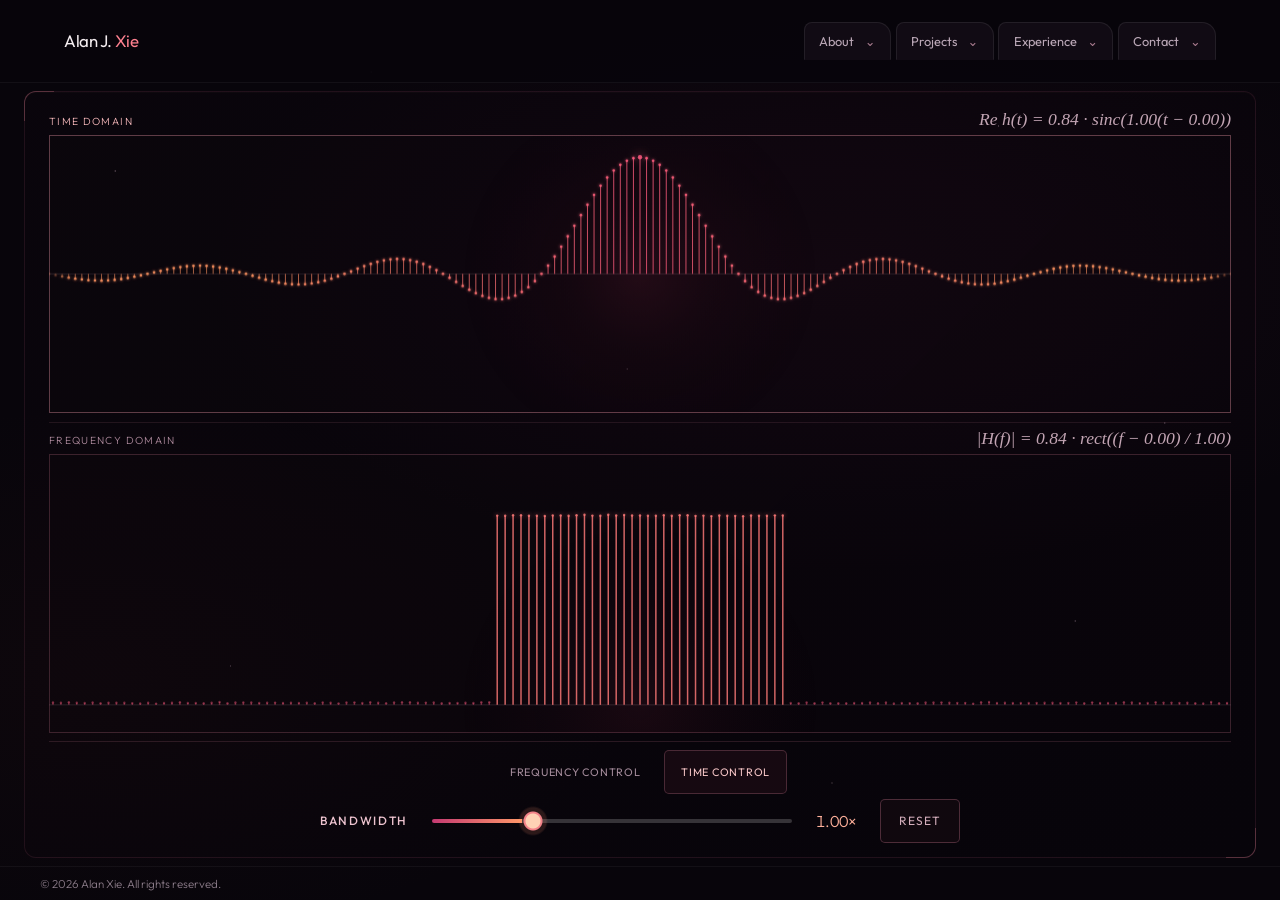
==== index.html @ 67be0515 "Overhauled website w/ Codex" ====
<!DOCTYPE html>
<html lang="en" class="home-theme">
  <head>
    <meta charset="UTF-8" />
    <meta name="viewport" content="width=device-width, initial-scale=1.0" />
    <title>Alan Xie — Signal & Systems</title>
    <link rel="preconnect" href="https://fonts.googleapis.com" />
    <link rel="preconnect" href="https://fonts.gstatic.com" crossorigin />
    <link
      href="https://fonts.googleapis.com/css2?family=Cormorant+Garamond:ital,wght@0,400;0,600;0,700;1,400&family=Outfit:wght@300;400;500;600&display=swap"
      rel="stylesheet"
    />
    <link rel="stylesheet" href="styles.css" />
  </head>
  <body class="theme-cosmic page-home">
    <a class="skip-link" href="#main">Skip to content</a>

    <header class="site-header">
      <div class="header-inner">
        <a class="logo" href="index.html">Alan J. <span class="logo-accent">Xie</span></a>
        <nav class="folder-nav" aria-label="Primary">
          <div class="folder">
            <button class="folder-tab" type="button" aria-expanded="false" aria-controls="folder-about">About <span aria-hidden="true">⌄</span></button>
            <div class="folder-panel" id="folder-about" role="region" aria-labelledby="title-about" inert>
              <div class="folder-heading"><h2 id="title-about">About me</h2><button type="button" class="folder-close" aria-label="Close About me">×</button></div>
              <div class="portfolio-about">
                <img src="alan-portrait.png" alt="Portrait of Alan Xie" width="1024" height="907" />
                <div>
              <p>Hello! My name is Alan Xie, I'm a second year EE major at Georgia Tech, concentrating in signal processing and telecommunications.</p>
              <p>My hope is to get involved with both wireless communication and RF systems, eventually branching out into chip design and RFICs. Please feel free to explore my projects, experience, and the signal visualizer!</p>
                </div>
              </div>
            </div>
          </div>
          <div class="folder">
            <button class="folder-tab" type="button" aria-expanded="false" aria-controls="folder-projects">Projects <span aria-hidden="true">⌄</span></button>
            <div class="folder-panel" id="folder-projects" role="region" aria-labelledby="title-projects" inert>
              <div class="folder-heading"><h2 id="title-projects">Projects</h2><button type="button" class="folder-close" aria-label="Close Projects">×</button></div>
              <ul class="folder-projects">
                <li><span class="portfolio-index">01 / Signal processing</span><h3>SDR Signal Analysis and Demodulation</h3></li>
                <li><span class="portfolio-index">02 / Digital hardware</span><h3>DMA-to-FFT FPGA Spectrum Analyzer</h3></li>
                <li><span class="portfolio-index">03 / RF Systems</span><h3>E2E RF Frontend System</h3></li>
              </ul>
            </div>
          </div>
          <div class="folder">
            <button class="folder-tab" type="button" aria-expanded="false" aria-controls="folder-work">Experience <span aria-hidden="true">⌄</span></button>
            <div class="folder-panel" id="folder-work" role="region" aria-labelledby="title-work" inert>
              <div class="folder-heading"><h2 id="title-work">Experience</h2><button type="button" class="folder-close" aria-label="Close Experience">×</button></div>
              <div class="experience-list" aria-label="Experience entries"></div>
              <a class="btn btn-outline experience-download" href="Alan-Xie-Resume.pdf" download>Download resume <span aria-hidden="true">↓</span></a>
            </div>
          </div>
          <div class="folder">
            <button class="folder-tab" type="button" aria-expanded="false" aria-controls="folder-contact">Contact <span aria-hidden="true">⌄</span></button>
            <div class="folder-panel" id="folder-contact" role="region" aria-labelledby="title-contact" inert>
              <div class="folder-heading"><h2 id="title-contact">Contact</h2><button type="button" class="folder-close" aria-label="Close Contact">×</button></div>
              <ul class="contact-links">
                <li><span>Email:</span><a href="mailto:axie74@gatech.edu">axie74@gatech.edu</a></li>
                <li><span>LinkedIn:</span><a href="https://www.linkedin.com/in/alanjxie/">linkedin.com/in/alanjxie</a></li>
                <li><span>GitHub:</span><a href="https://github.com/alanjxie">github.com/alanjxie</a></li>
              </ul>
            </div>
          </div>
        </nav>
      </div>
    </header>

    <main id="main">
      <section id="signal" class="section section-hero">
        <div class="section-inner hero-grid">
          <figure class="hero-wave">
            <sinc-wave tabindex="0" role="group" aria-label="Linked time and frequency views. The selected control mode chooses the editable plot. Time: X shifts time and Y controls signed amplitude. Frequency: X shifts center frequency and Y controls gain. Arrow keys also control the selected plot. Samples grow outward from the source. Press Home to center it."></sinc-wave>
            <div class="signal-controls">
              <div class="control-mode" role="group" aria-label="Choose the directly editable graph">
                <button type="button" data-control-mode="frequency" aria-pressed="false">Frequency control</button>
                <button type="button" data-control-mode="time" aria-pressed="true">Time control</button>
              </div>
            <div class="frequency-control">
              <label for="signal-frequency">Bandwidth</label>
              <input id="signal-frequency" class="frequency-slider" type="range" min="0.5" max="2.5" step="0.01" value="1" aria-valuetext="1.00 times" />
              <output for="signal-frequency">1.00×</output>
              <button class="signal-reset" type="button">Reset</button>
            </div>
            </div>
          </figure>
        </div>
      </section>
    </main>

    <footer class="site-footer">
      <div class="footer-inner">
        <p class="footer-copy">© <span id="year"></span> Alan Xie. All rights reserved.</p>
      </div>
    </footer>

    <script src="main.js"></script>
    <script src="spectrum-renderer.js"></script>
    <script src="sinc-wave.js"></script>
    <script src="experience.js"></script>
    <script src="folder-nav.js"></script>
  </body>
</html>
---- styles.css ----
/* Cartoon space — punchy orange sky, electric purple, neon accents */
:root {
  --cream: #fff5ed;
  --cream-dark: #ffc8a8;
  --terracotta: #ff5c1a;
  --terracotta-dark: #e04000;
  --olive: #6c39ff;
  --olive-light: #9b7aff;
  --ink: #1a1228;
  --ink-muted: #4e3d66;
  --honey: #ffd23c;
  --white: #fff;
  --shadow: rgba(26, 18, 40, 0.12);
  --space-cyan: #38e8ff;
  --space-pink: #ff5c8a;
  --font-display: "Cormorant Garamond", Georgia, serif;
  --font-body: "Outfit", system-ui, sans-serif;
  --radius: 12px;
  --radius-lg: 20px;
  --max: 1100px;
  --header-h: 72px;
}

*,
*::before,
*::after {
  box-sizing: border-box;
}

html {
  scroll-behavior: smooth;
  min-height: 100dvh;
  /* Same base as body so overscroll matches the page */
  background-color: #ffe0c8;
  background-image:
    radial-gradient(2px 2px at 12% 18%, #fff, transparent),
    radial-gradient(1.5px 1.5px at 88% 12%, #fffacd, transparent),
    radial-gradient(1px 1px at 72% 68%, #fff, transparent),
    radial-gradient(1.5px 1.5px at 38% 92%, #b8fff5, transparent),
    radial-gradient(1px 1px at 94% 48%, #fff, transparent),
    radial-gradient(1px 1px at 6% 52%, #ffe566, transparent),
    radial-gradient(1.5px 1.5px at 52% 8%, #fff, transparent),
    radial-gradient(1px 1px at 28% 38%, #ffb8e8, transparent),
    radial-gradient(1px 1px at 48% 52%, #fff, transparent),
    radial-gradient(1200px 680px at 50% -15%, rgba(255, 200, 120, 0.85), transparent 55%),
    radial-gradient(900px 600px at 100% 0%, rgba(255, 140, 80, 0.55), transparent 50%),
    radial-gradient(800px 520px at -10% 100%, rgba(140, 100, 255, 0.35), transparent 52%),
    radial-gradient(700px 480px at 100% 95%, rgba(255, 100, 140, 0.25), transparent 48%),
    linear-gradient(175deg, #fff8f0 0%, #ffd4b8 35%, #ffe8f5 100%);
  overflow-x: clip;
  max-width: 100%;
}

@media (prefers-reduced-motion: reduce) {
  html {
    scroll-behavior: auto;
  }
}

body {
  margin: 0;
  min-height: 100dvh;
  display: flex;
  flex-direction: column;
  font-family: var(--font-body);
  font-weight: 400;
  font-size: 1.05rem;
  line-height: 1.65;
  color: var(--ink);
  overflow-x: clip;
  max-width: 100%;
  background-color: #ffe0c8;
  background-image:
    radial-gradient(2px 2px at 12% 18%, #fff, transparent),
    radial-gradient(1.5px 1.5px at 88% 12%, #fffacd, transparent),
    radial-gradient(1px 1px at 72% 68%, #fff, transparent),
    radial-gradient(1.5px 1.5px at 38% 92%, #b8fff5, transparent),
    radial-gradient(1px 1px at 94% 48%, #fff, transparent),
    radial-gradient(1px 1px at 6% 52%, #ffe566, transparent),
    radial-gradient(1.5px 1.5px at 52% 8%, #fff, transparent),
    radial-gradient(1px 1px at 28% 38%, #ffb8e8, transparent),
    radial-gradient(1px 1px at 48% 52%, #fff, transparent),
    radial-gradient(1200px 680px at 50% -15%, rgba(255, 200, 120, 0.85), transparent 55%),
    radial-gradient(900px 600px at 100% 0%, rgba(255, 140, 80, 0.55), transparent 50%),
    radial-gradient(800px 520px at -10% 100%, rgba(140, 100, 255, 0.35), transparent 52%),
    radial-gradient(700px 480px at 100% 95%, rgba(255, 100, 140, 0.25), transparent 48%),
    linear-gradient(175deg, #fff8f0 0%, #ffd4b8 35%, #ffe8f5 100%);
}

.skip-link {
  position: absolute;
  top: -100px;
  left: 16px;
  z-index: 100;
  padding: 0.75rem 1rem;
  background: var(--terracotta);
  color: var(--white);
  font-weight: 500;
  border-radius: var(--radius);
  text-decoration: none;
}

.skip-link:focus {
  top: 16px;
}

/* Side rails: twinkling stars + cartoon ships (all breakpoints, scaled on small screens) */
.orbit-decor {
  position: fixed;
  inset: 0;
  z-index: 25;
  pointer-events: none;
  overflow: hidden;
}

main#main {
  position: relative;
  z-index: 0;
  flex: 1 0 auto;
}

.site-footer {
  position: relative;
  z-index: 35;
  flex-shrink: 0;
}

.orbit-decor__rail {
  position: absolute;
  top: 0;
  bottom: 0;
  /* Only as wide as the empty margin outside centered --max content */
  width: clamp(36px, calc((100vw - var(--max)) / 2), 11rem);
}

.orbit-decor__rail--left {
  left: 0;
}

.orbit-decor__rail--right {
  right: 0;
}

.orbit-star {
  position: absolute;
  border-radius: 50%;
  animation: orbit-twinkle 2.8s ease-in-out infinite;
}

.orbit-star--sm {
  width: 3px;
  height: 3px;
}

.orbit-star--md {
  width: 6px;
  height: 6px;
}

.orbit-star--lg {
  width: 9px;
  height: 9px;
}

.orbit-star--white {
  background: #fff;
  box-shadow:
    0 0 6px 2px rgba(255, 255, 255, 1),
    0 0 16px rgba(127, 240, 255, 0.75);
}

.orbit-star--gold {
  background: #ffe135;
  box-shadow:
    0 0 8px 3px rgba(255, 225, 53, 1),
    0 0 18px rgba(255, 120, 40, 0.85);
}

.orbit-star--cyan {
  background: #5fffd9;
  box-shadow: 0 0 10px 3px rgba(95, 255, 217, 0.95);
}

.orbit-star--magenta {
  background: #ff7adb;
  box-shadow: 0 0 10px 3px rgba(255, 122, 219, 0.9);
}

.orbit-pos-l1 {
  top: 6%;
  left: 44%;
}

.orbit-pos-l2 {
  top: 20%;
  left: 28%;
}

.orbit-pos-l3 {
  top: 34%;
  left: 54%;
}

.orbit-pos-l4 {
  top: 50%;
  left: 36%;
}

.orbit-pos-l5 {
  top: 64%;
  left: 50%;
}

.orbit-pos-l6 {
  top: 80%;
  left: 32%;
}

.orbit-pos-r1 {
  top: 9%;
  left: 38%;
}

.orbit-pos-r2 {
  top: 24%;
  left: 58%;
}

.orbit-pos-r3 {
  top: 38%;
  left: 32%;
}

.orbit-pos-r4 {
  top: 52%;
  left: 52%;
}

.orbit-pos-r5 {
  top: 68%;
  left: 40%;
}

.orbit-pos-r6 {
  top: 84%;
  left: 62%;
}

.orbit-decor__rail--left .orbit-star:nth-child(1) {
  animation-delay: 0s;
}

.orbit-decor__rail--left .orbit-star:nth-child(2) {
  animation-delay: 0.4s;
}

.orbit-decor__rail--left .orbit-star:nth-child(3) {
  animation-delay: 0.9s;
}

.orbit-decor__rail--left .orbit-star:nth-child(4) {
  animation-delay: 0.2s;
}

.orbit-decor__rail--left .orbit-star:nth-child(5) {
  animation-delay: 1.2s;
}

.orbit-decor__rail--left .orbit-star:nth-child(6) {
  animation-delay: 0.65s;
}

.orbit-decor__rail--right .orbit-star:nth-child(1) {
  animation-delay: 0.3s;
}

.orbit-decor__rail--right .orbit-star:nth-child(2) {
  animation-delay: 0.8s;
}

.orbit-decor__rail--right .orbit-star:nth-child(3) {
  animation-delay: 0.1s;
}

.orbit-decor__rail--right .orbit-star:nth-child(4) {
  animation-delay: 1s;
}

.orbit-decor__rail--right .orbit-star:nth-child(5) {
  animation-delay: 0.5s;
}

.orbit-decor__rail--right .orbit-star:nth-child(6) {
  animation-delay: 1.4s;
}

.orbit-ship {
  position: absolute;
  left: 50%;
  display: block;
  filter: drop-shadow(3px 5px 0 rgba(26, 18, 40, 0.15));
}

.orbit-ship--rocket {
  /* Sit in the gutter: centered in rail, sized to stay inside it */
  bottom: clamp(4.5rem, 18vh, 40%);
  width: min(46px, 82%);
  height: auto;
  transform: translateX(-50%) rotate(-18deg);
  transform-origin: center bottom;
  animation: orbit-rocket 5s ease-in-out infinite;
}

.orbit-ship--ufo {
  top: clamp(5.5rem, 14vh, 32%);
  width: min(50px, 82%);
  height: auto;
  transform: translateX(-50%) rotate(11deg);
  transform-origin: center top;
  animation: orbit-ufo 4.6s ease-in-out infinite;
}

@keyframes orbit-twinkle {
  0%,
  100% {
    opacity: 1;
    transform: scale(1);
  }

  50% {
    opacity: 0.45;
    transform: scale(0.82);
  }
}

@keyframes orbit-rocket {
  0%,
  100% {
    transform: translateX(-50%) translateY(0) rotate(-18deg);
  }

  50% {
    transform: translateX(-50%) translateY(-10px) rotate(-14deg);
  }
}

@keyframes orbit-ufo {
  0%,
  100% {
    transform: translateX(-50%) translateY(0) rotate(11deg);
  }

  50% {
    transform: translateX(-50%) translateY(10px) rotate(7deg);
  }
}

@media (prefers-reduced-motion: reduce) {
  .orbit-star,
  .orbit-ship {
    animation: none;
  }
}

@media (max-width: 640px) {
  .orbit-ship--rocket {
    bottom: clamp(3.75rem, 14vh, 35%);
    width: min(38px, 88%);
  }

  .orbit-ship--ufo {
    top: clamp(4.75rem, 12vh, 28%);
    width: min(40px, 88%);
  }

  .orbit-star--lg {
    width: 7px;
    height: 7px;
  }

  .orbit-star--md {
    width: 5px;
    height: 5px;
  }

  .orbit-star--sm {
    width: 2px;
    height: 2px;
  }
}

h1,
h2,
h3 {
  font-family: var(--font-display);
  font-weight: 600;
  line-height: 1.2;
  margin: 0 0 0.5em;
}

h1 {
  font-size: clamp(2.25rem, 5vw, 3.25rem);
  font-weight: 700;
}

h2 {
  font-size: 1.75rem;
  color: var(--olive);
}

h3 {
  font-size: 1.25rem;
  color: var(--terracotta-dark);
}

a {
  color: var(--terracotta);
  text-decoration-thickness: 1px;
  text-underline-offset: 3px;
}

a:hover {
  color: var(--terracotta-dark);
}

/* Header */
.site-header {
  position: sticky;
  top: 0;
  z-index: 50;
  flex-shrink: 0;
  background: rgba(255, 248, 240, 0.88);
  backdrop-filter: blur(14px);
  border-bottom: 3px solid var(--olive);
  box-shadow:
    0 4px 0 rgba(255, 92, 26, 0.35),
    0 8px 24px rgba(108, 57, 255, 0.12);
}

.header-inner {
  max-width: var(--max);
  margin: 0 auto;
  padding: 1rem 1.5rem;
  display: flex;
  align-items: center;
  justify-content: space-between;
  gap: 1rem;
}

.logo {
  font-family: var(--font-display);
  font-size: 1.35rem;
  font-weight: 700;
  color: var(--ink);
  text-decoration: none;
}

.logo:hover {
  color: var(--terracotta);
}

.logo-accent {
  color: var(--terracotta);
}

.nav {
  display: none;
  gap: 2rem;
}

.nav a {
  font-weight: 500;
  font-size: 0.95rem;
  color: var(--ink-muted);
  text-decoration: none;
}

.nav a:hover {
  color: var(--terracotta);
}

.nav a[aria-current="page"] {
  color: var(--terracotta);
  font-weight: 600;
  text-decoration: none;
  box-shadow: inset 0 -2px 0 var(--terracotta);
}

.nav-toggle {
  display: flex;
  flex-direction: column;
  justify-content: center;
  gap: 6px;
  width: 44px;
  height: 44px;
  padding: 0;
  border: none;
  background: transparent;
  cursor: pointer;
  border-radius: var(--radius);
}

.nav-toggle span {
  display: block;
  height: 2px;
  width: 22px;
  background: var(--ink);
  margin: 0 auto;
  transition: transform 0.2s, opacity 0.2s;
}

.nav-toggle[aria-expanded="true"] span:nth-child(1) {
  transform: translateY(8px) rotate(45deg);
}

.nav-toggle[aria-expanded="true"] span:nth-child(2) {
  opacity: 0;
}

.nav-toggle[aria-expanded="true"] span:nth-child(3) {
  transform: translateY(-8px) rotate(-45deg);
}

.nav-panel {
  display: flex;
  flex-direction: column;
  padding: 0 1.5rem 1.25rem;
  gap: 0.75rem;
  border-bottom: 1px solid var(--cream-dark);
  background: var(--cream);
}

.nav-panel[hidden] {
  display: none;
}

.nav-panel a {
  font-weight: 500;
  color: var(--ink);
  text-decoration: none;
  padding: 0.5rem 0;
}

.nav-panel a:hover {
  color: var(--terracotta);
}

.nav-panel a[aria-current="page"] {
  font-weight: 600;
  color: var(--terracotta);
}

@media (min-width: 768px) {
  .nav {
    display: flex;
  }

  .nav-toggle {
    display: none;
  }

  .nav-panel {
    display: none !important;
  }
}

/* Sections */
.section {
  padding: 4rem 1.5rem;
}

.section-alt {
  background:
    radial-gradient(ellipse 90% 60% at 50% -8%, rgba(255, 160, 90, 0.45), transparent 58%),
    radial-gradient(ellipse 75% 55% at 100% 100%, rgba(140, 90, 255, 0.22), transparent 52%),
    radial-gradient(ellipse 55% 45% at 0% 85%, rgba(255, 200, 120, 0.35), transparent 48%),
    linear-gradient(180deg, #ffc9a8 0%, var(--cream) 100%);
}

.section-inner {
  max-width: var(--max);
  margin: 0 auto;
}

/* Résumé — embedded PDF + download */
.section-header--resume {
  text-align: left;
  max-width: none;
  width: 100%;
  margin-bottom: 1.25rem;
}

.resume-header-row {
  display: flex;
  flex-wrap: wrap;
  align-items: flex-end;
  justify-content: space-between;
  gap: 1rem 1.5rem;
}

.resume-header-titles h1 {
  margin-bottom: 0;
}

.resume-download-btn {
  flex-shrink: 0;
  margin-top: 0;
  align-self: center;
}

@media (max-width: 480px) {
  .resume-header-row {
    flex-direction: column;
    align-items: stretch;
  }

  .resume-download-btn {
    align-self: flex-start;
  }
}

.resume-pdf-frame {
  width: 100%;
  border-radius: var(--radius-lg);
  overflow: hidden;
  border: 3px solid #1a1228;
  box-shadow:
    5px 6px 0 rgba(255, 92, 26, 0.4),
    0 8px 28px var(--shadow);
  background: var(--white);
}

.resume-pdf-embed {
  width: 100%;
  min-height: 65vh;
  height: 80vh;
  max-height: 56rem;
  border: none;
  display: block;
}

.resume-pdf-fallback {
  margin: 0.75rem 0 0;
  font-size: 0.9rem;
  color: var(--ink-muted);
  text-align: center;
}

.resume-pdf-fallback a {
  font-weight: 500;
}

.section-header {
  text-align: center;
  max-width: 36rem;
  margin: 0 auto 3rem;
  position: relative;
}

.section-header h1 {
  color: var(--ink);
  text-shadow:
    3px 3px 0 rgba(255, 210, 60, 0.55),
    5px 5px 0 rgba(108, 57, 255, 0.2);
}

.lead {
  font-size: 1.15rem;
  color: var(--ink-muted);
  margin: 0;
  max-width: 38ch;
}

.accent {
  color: var(--terracotta);
}

.section-hero {
  position: relative;
  background:
    radial-gradient(ellipse 100% 80% at 50% 130%, rgba(255, 130, 70, 0.45), transparent 62%),
    radial-gradient(ellipse 65% 55% at 10% 18%, rgba(160, 110, 255, 0.28), transparent 52%),
    radial-gradient(ellipse 60% 48% at 92% 8%, rgba(255, 210, 100, 0.4), transparent 48%),
    radial-gradient(ellipse 45% 38% at 72% 68%, rgba(255, 150, 180, 0.2), transparent 50%);
}

/* Hero — cover row (portrait + intro), then cards */
.hero-grid {
  display: grid;
  gap: 1.5rem;
}

.hero-cover {
  display: grid;
  gap: 1.5rem;
  align-items: center;
  justify-items: center;
  text-align: center;
}

.hero-portrait {
  width: min(100%, 420px);
}

.hero-copy h1 {
  text-shadow:
    3px 3px 0 rgba(255, 210, 60, 0.6),
    6px 6px 0 rgba(108, 57, 255, 0.18);
}

.hero-portrait img {
  display: block;
  width: 100%;
  height: auto;
  border-radius: var(--radius-lg);
  box-shadow:
    0 0 0 3px var(--olive),
    0 12px 0 rgba(255, 92, 26, 0.35),
    0 20px 48px var(--shadow);
  border: 3px solid #1a1228;
}

.hero-quote {
  margin: 0;
  padding: 0 0 0 1rem;
  border-left: 5px solid var(--olive);
  font-family: var(--font-display);
  font-size: clamp(1.2rem, 2.4vw, 1.55rem);
  font-style: normal;
  font-weight: 400;
  color: var(--ink-muted);
  line-height: 1.55;
}

.hero-quote p {
  margin: 0;
}

.hero-quote footer {
  margin-top: 0.65rem;
  font-size: 0.9em;
  font-style: italic;
  color: var(--ink-muted);
  opacity: 0.92;
}

.hero-cover .hero-copy {
  max-width: 40rem;
}

@media (min-width: 640px) {
  .hero-cover {
    grid-template-columns: minmax(220px, min(460px, 42vw)) 1fr;
    justify-items: stretch;
    text-align: left;
    gap: 2rem;
  }

  .hero-portrait {
    width: 100%;
    max-width: 460px;
  }
}

@media (min-width: 900px) {
  .hero-grid {
    grid-template-columns: 1fr 1fr;
    grid-template-rows: auto auto;
    gap: 1.5rem 2rem;
    align-items: start;
  }

  .hero-cover {
    grid-column: 1 / -1;
    grid-template-columns: minmax(260px, min(480px, 40vw)) 1fr;
    align-items: center;
  }

  .hero-portrait {
    width: 100%;
    max-width: 480px;
  }

  .card-about {
    grid-column: 1;
  }

  .card-contact {
    grid-column: 2;
  }
}

.card {
  position: relative;
  background: rgba(255, 255, 255, 0.94);
  backdrop-filter: blur(12px);
  border-radius: calc(var(--radius-lg) + 4px);
  padding: 1.75rem 1.5rem;
  box-shadow:
    0 0 0 3px #1a1228,
    6px 8px 0 rgba(255, 92, 26, 0.45),
    0 12px 36px var(--shadow);
  border: 3px solid var(--olive);
}

.card > h2 {
  margin-top: 0;
}

.card p:last-child {
  margin-bottom: 0;
}

.card p {
  margin: 0 0 1rem;
  color: var(--ink-muted);
}

.contact-list {
  list-style: none;
  margin: 0;
  padding: 0;
}

.contact-list li {
  margin-bottom: 1.25rem;
  display: grid;
  grid-template-columns: auto 1fr;
  gap: 0.85rem 1rem;
  align-items: start;
}

.contact-list li:last-child {
  margin-bottom: 0;
}

.contact-icon {
  color: var(--olive);
  flex-shrink: 0;
  margin-top: 0.15rem;
}

.contact-icon--linkedin {
  transform: scale(0.92);
  transform-origin: top left;
}

.contact-block {
  display: flex;
  flex-direction: column;
  gap: 0.2rem;
  min-width: 0;
}

.contact-label {
  font-size: 0.75rem;
  font-weight: 600;
  text-transform: uppercase;
  letter-spacing: 0.06em;
  color: var(--olive);
}

.contact-value {
  font-size: 1rem;
  word-break: break-word;
}

.contact-sep {
  color: var(--ink-muted);
  margin: 0 0.25rem;
}

/* Resume */
.resume-layout {
  display: grid;
  gap: 2rem;
}

@media (min-width: 800px) {
  .resume-layout {
    grid-template-columns: 1fr 280px;
    align-items: start;
  }
}

.resume-block h2,
.resume-block h3 {
  margin-bottom: 1rem;
  padding-bottom: 0.5rem;
  border-bottom: 2px solid var(--cream-dark);
  font-size: 1.25rem;
  color: var(--terracotta-dark);
}

.timeline {
  list-style: none;
  margin: 0;
  padding: 0;
}

.timeline li {
  padding: 1.25rem 0;
  border-bottom: 1px solid var(--cream-dark);
}

.timeline li:first-child {
  padding-top: 0;
}

.timeline li:last-child {
  border-bottom: none;
}

.timeline-meta {
  display: flex;
  flex-direction: column;
  gap: 0.15rem;
  margin-bottom: 0.5rem;
}

.timeline .role {
  font-weight: 600;
  color: var(--ink);
}

.timeline .org {
  color: var(--terracotta);
  font-size: 0.95rem;
}

.timeline .dates {
  font-size: 0.85rem;
  color: var(--ink-muted);
}

.timeline p {
  margin: 0;
  color: var(--ink-muted);
  font-size: 0.98rem;
}

.tag-list {
  list-style: none;
  margin: 0;
  padding: 0;
  display: flex;
  flex-wrap: wrap;
  gap: 0.5rem;
}

.tag-list li {
  padding: 0.35rem 0.75rem;
  background: var(--cream-dark);
  border-radius: 999px;
  font-size: 0.85rem;
  color: var(--ink);
}

.edu-line {
  margin: 0;
  color: var(--ink-muted);
}

.edu-line .muted {
  font-size: 0.9rem;
}

.btn {
  display: inline-flex;
  align-items: center;
  justify-content: center;
  padding: 0.65rem 1.25rem;
  font-family: var(--font-body);
  font-weight: 500;
  font-size: 0.95rem;
  border-radius: var(--radius);
  text-decoration: none;
  cursor: pointer;
  border: 2px solid transparent;
  transition: background 0.15s, color 0.15s, border-color 0.15s;
}

.btn-outline {
  border: 3px solid var(--terracotta);
  color: var(--terracotta);
  background: transparent;
  margin-top: 0.5rem;
  box-shadow: 3px 4px 0 rgba(108, 57, 255, 0.35);
}

.btn-outline:hover {
  background: var(--terracotta);
  color: var(--white);
  box-shadow: 4px 5px 0 rgba(255, 210, 60, 0.55);
  transform: translate(-1px, -1px);
}

.btn-spotify {
  background: #1db954;
  color: var(--white);
  border-color: #1aa34a;
  margin-top: 0;
}

.btn-spotify:hover {
  background: #1ed760;
  color: var(--white);
}

.resume-sidebar .resume-block {
  background: var(--white);
  padding: 1.5rem;
  border-radius: var(--radius-lg);
  border: 1px solid rgba(108, 57, 255, 0.15);
  margin-bottom: 1rem;
}

.resume-sidebar .resume-block:last-of-type {
  margin-bottom: 1rem;
}

/* Projects — main wraps content (no .section); flush to footer (no bottom pad gap) */
main.main--projects {
  padding: 4rem 1.5rem 0;
  margin-bottom: 0;
}

main.main--projects .section-inner {
  margin-bottom: 0;
  padding-bottom: 0;
}

main.main--projects .project-grid {
  margin-bottom: 0;
}

.project-grid {
  display: grid;
  gap: 1.5rem;
}

.project-grid--centered {
  justify-content: center;
  grid-template-columns: minmax(0, 22rem);
}

@media (min-width: 640px) {
  .project-grid {
    grid-template-columns: repeat(2, 1fr);
  }

  .project-grid--centered {
    grid-template-columns: repeat(2, minmax(0, 22rem));
  }
}

@media (min-width: 960px) {
  .project-grid {
    grid-template-columns: repeat(3, 1fr);
  }

  .project-grid--centered {
    grid-template-columns: repeat(3, minmax(0, 22rem));
  }

  .project-grid--hobbies {
    grid-template-columns: repeat(2, 1fr);
  }
}

.hobby-cta {
  margin: 0;
  margin-top: 0.75rem;
}

.hobby-cta:last-child {
  margin-bottom: 0;
  flex-shrink: 0;
}

/* Hobbies — photo gallery (below cards) */
.hobby-photo-gallery {
  display: grid;
  grid-template-columns: 1fr;
  gap: 1.25rem;
  margin-top: 2.5rem;
  max-width: 100%;
}

@media (min-width: 640px) {
  .hobby-photo-gallery {
    grid-template-columns: repeat(3, 1fr);
    gap: 1.5rem;
  }
}

.hobby-photo-slot {
  margin: 0;
  display: flex;
  flex-direction: column;
  border-radius: var(--radius-lg);
  overflow: hidden;
  border: 1px solid rgba(108, 57, 255, 0.2);
  box-shadow: 0 4px 20px var(--shadow);
  background: var(--white);
}

.hobby-photo-media {
  width: 100%;
  aspect-ratio: 3 / 4;
  overflow: hidden;
  display: flex;
  align-items: center;
  justify-content: center;
  flex-shrink: 0;
}

.hobby-photo-media img {
  width: 100%;
  height: 100%;
  object-fit: cover;
  display: block;
}

.hobby-photo-slot--empty {
  border-style: dashed;
  border-color: rgba(255, 92, 26, 0.28);
}

.hobby-photo-media--empty {
  background: linear-gradient(145deg, var(--cream-dark) 0%, var(--cream) 100%);
}

.hobby-photo-caption {
  margin: 0;
  padding: 0.65rem 0.85rem;
  font-size: 0.875rem;
  line-height: 1.45;
  color: var(--ink-muted);
  border-top: 1px solid rgba(108, 57, 255, 0.12);
  background: var(--white);
}

.hobby-photo-placeholder {
  font-family: var(--font-display);
  font-size: 0.78rem;
  font-weight: 600;
  color: var(--ink-muted);
  letter-spacing: 0.06em;
  text-transform: uppercase;
}

.project-card {
  background: rgba(255, 255, 255, 0.95);
  border-radius: calc(var(--radius-lg) + 2px);
  padding: 1.5rem;
  border: 2px solid #1a1228;
  border-left: 5px solid var(--olive);
  box-shadow:
    4px 5px 0 rgba(255, 92, 26, 0.4),
    0 6px 24px var(--shadow);
  display: flex;
  flex-direction: column;
  transition: transform 0.2s, box-shadow 0.2s;
}

.project-card:hover {
  transform: translate(-2px, -4px);
  box-shadow:
    6px 8px 0 rgba(108, 57, 255, 0.35),
    0 12px 32px var(--shadow);
}

.project-card h2,
.project-card h3 {
  font-size: 1.25rem;
  color: var(--terracotta-dark);
  margin-bottom: 0.5rem;
}

.project-card p {
  flex: 1;
  margin: 0 0 1rem;
  font-size: 0.95rem;
  color: var(--ink-muted);
}

.project-links {
  display: flex;
  flex-wrap: wrap;
  gap: 1rem;
}

.project-links a {
  font-weight: 500;
  font-size: 0.9rem;
}

/* Footer */
.site-footer {
  margin-top: 0;
  margin-bottom: 0;
  padding: 0.4rem 1.25rem 0.12rem;
  background: linear-gradient(172deg, #4a1fd4 0%, var(--olive) 42%, #2d0d6e 100%);
  color: #fff8f0;
  border-top: 3px solid var(--terracotta);
  box-shadow: 0 -4px 0 rgba(255, 210, 60, 0.45);
}

.footer-inner {
  max-width: var(--max);
  margin: 0 auto;
  text-align: center;
  line-height: 1;
}

.site-footer p {
  margin: 0;
  padding: 0;
  font-size: 0.85rem;
  line-height: 1.15;
}

.footer-copy {
  opacity: 0.9;
  margin: 0;
  padding: 0;
  display: block;
}

.site-footer a {
  color: var(--honey);
  font-weight: 600;
}

.site-footer a:hover {
  color: #fff;
  text-decoration: underline;
  text-underline-offset: 3px;
}

/* Shared cosmic theme — a quiet, warm signal in deep space. */
html.home-theme {
  background: #08050b;
  color-scheme: dark;
}

.theme-cosmic {
  --ink: #f4edf0;
  --ink-muted: #aca0ac;
  --terracotta: #ff8190;
  --terracotta-dark: #ffb19a;
  --olive: #f78699;
  --olive-light: #ad5a70;
  --font-display: "Outfit", system-ui, sans-serif;
  --max: 1200px;
  background:
    radial-gradient(ellipse 65% 45% at 65% 30%, rgba(93, 25, 61, 0.12), transparent 75%),
    radial-gradient(ellipse 55% 40% at 8% 75%, rgba(88, 37, 27, 0.07), transparent 75%),
    #08050b;
  font-weight: 300;
  isolation: isolate;
}

.theme-cosmic::before {
  content: "";
  position: fixed;
  inset: 0;
  z-index: -1;
  pointer-events: none;
  background:
    radial-gradient(1px 1px at 9% 19%, #e6c5d74a 60%, transparent),
    radial-gradient(1px 1px at 29% 8%, #e6c5d72a 60%, transparent),
    radial-gradient(1px 1px at 49% 41%, #e6c5d726 60%, transparent),
    radial-gradient(1px 1px at 78% 14%, #e6c5d744 60%, transparent),
    radial-gradient(1px 1px at 91% 47%, #e6c5d736 60%, transparent),
    radial-gradient(1px 1px at 18% 74%, #e6c5d738 60%, transparent),
    radial-gradient(1px 1px at 65% 87%, #e6c5d728 60%, transparent),
    radial-gradient(1px 1px at 84% 69%, #e6c5d740 60%, transparent);
}

.theme-cosmic .site-header {
  background: rgba(8, 5, 11, 0.92);
  backdrop-filter: blur(10px);
  border-bottom: 1px solid #ffffff0c;
  box-shadow: none;
}

.theme-cosmic .header-inner {
  padding-block: 1.35rem;
}

.theme-cosmic .logo {
  font-size: 1.05rem;
  font-weight: 400;
  letter-spacing: -0.025em;
}

.theme-cosmic .nav a {
  font-size: 0.85rem;
  font-weight: 400;
}

.theme-cosmic .nav a[aria-current="page"] {
  box-shadow: none;
}

.theme-cosmic .nav-panel {
  background: #100b13;
  border-color: #ffffff12;
}

.theme-cosmic a {
  transition: color 160ms ease, text-shadow 160ms ease;
}

.theme-cosmic a:hover {
  text-shadow: 0 0 18px #ff6b6a35;
}

.theme-cosmic a:focus-visible,
.theme-cosmic button:focus-visible {
  outline: 1px solid var(--terracotta);
  outline-offset: 5px;
}

.theme-cosmic .section-hero {
  background: none;
  padding-top: clamp(3rem, 7vw, 6rem);
  padding-bottom: 4rem;
}

.theme-cosmic .hero-grid {
  gap: 2rem 5rem;
}

.theme-cosmic .hero-cover {
  grid-column: 1 / -1;
  grid-template-columns: minmax(0, 1fr) auto;
  gap: 2rem;
  justify-items: start;
  text-align: left;
}

.theme-cosmic .hero-cover .hero-copy {
  grid-column: 1;
  grid-row: 1;
  max-width: 52rem;
}

.theme-cosmic .hero-portrait {
  grid-column: 2;
  grid-row: 1;
  width: clamp(72px, 9vw, 108px);
}

.theme-cosmic .hero-portrait img {
  aspect-ratio: 1;
  object-fit: cover;
  border: 1px solid #ffffff1a;
  border-radius: 50%;
  box-shadow: none;
  filter: saturate(0.65);
}

.theme-cosmic .hero-eyebrow {
  margin: 0 0 1.2rem;
  color: #c4a5b4;
  font-size: 0.7rem;
  font-weight: 400;
  letter-spacing: 0.16em;
  text-transform: uppercase;
}

.theme-cosmic .hero-copy h1 {
  margin-bottom: 0.45em;
  font-size: clamp(2.65rem, 6.5vw, 5rem);
  font-weight: 300;
  letter-spacing: -0.055em;
  line-height: 1.1;
  text-shadow: none;
}

.theme-cosmic .hero-quote {
  border: 0;
  padding: 0;
  max-width: 36rem;
  font-size: clamp(0.9rem, 1.5vw, 1rem);
  font-weight: 300;
  line-height: 1.7;
}

.theme-cosmic .hero-quote footer {
  margin-top: 0.35rem;
  font-size: 0.8rem;
  font-style: normal;
  color: #92828f;
}

.hero-wave {
  grid-column: 1 / -1;
  min-width: 0;
  margin: 1rem 0 2rem;
}

sinc-wave {
  position: relative;
  display: block;
  width: 100%;
  height: clamp(300px, 34vw, 430px);
  overflow: hidden;
  cursor: crosshair;
  touch-action: pan-y pinch-zoom;
  -webkit-user-select: none;
  user-select: none;
}

sinc-wave canvas {
  display: block;
  width: 100%;
  height: 100%;
  pointer-events: none;
}

sinc-wave:focus-visible {
  outline: 1px solid var(--olive-light);
  outline-offset: 5px;
  border-radius: 4px;
}

.hero-wave figcaption {
  display: flex;
  justify-content: space-between;
  align-items: baseline;
  gap: 1rem;
  color: #aa91a0;
  font-size: 0.72rem;
  letter-spacing: 0.025em;
}

.hero-wave__formula {
  font-size: 0.72rem;
  color: #d19aaa;
}

.theme-cosmic .card {
  background: none;
  backdrop-filter: none;
  border: 0;
  border-top: 1px solid #ffffff12;
  border-radius: 0;
  box-shadow: none;
  padding: 1.6rem 0 0;
}

.theme-cosmic .card h2 {
  color: var(--ink);
  font-size: 1.1rem;
  font-weight: 400;
  letter-spacing: -0.02em;
  margin-bottom: 1rem;
}

.theme-cosmic .card p {
  font-size: 0.95rem;
  line-height: 1.85;
}

.theme-cosmic .contact-label {
  font-size: 0.65rem;
  font-weight: 400;
  color: #a790a0;
  letter-spacing: 0.1em;
}

.theme-cosmic .contact-value {
  font-size: 0.9rem;
  text-decoration-color: #ff819040;
}

.theme-cosmic .contact-icon {
  width: 18px;
  opacity: 0.8;
}

.theme-cosmic .site-footer {
  padding: 1.5rem;
  background: transparent;
  border-top: 1px solid #ffffff0c;
  box-shadow: none;
  color: #9a8997;
}

.theme-cosmic .footer-inner {
  text-align: left;
}

.theme-cosmic .site-footer p {
  font-size: 0.72rem;
  line-height: 1.5;
}

@media (max-width: 600px) {
  .theme-cosmic .hero-cover {
    gap: 1.2rem;
    grid-template-columns: 1fr;
  }

  .theme-cosmic .hero-portrait {
    grid-column: 1;
    grid-row: 1;
    width: 64px;
  }

  .theme-cosmic .hero-cover .hero-copy {
    grid-row: 2;
  }

  .theme-cosmic .hero-eyebrow {
    font-size: 0.6rem;
    letter-spacing: 0.12em;
  }

  .hero-wave figcaption {
    font-size: 0.65rem;
    flex-wrap: wrap;
  }
}

@media (prefers-reduced-motion: reduce) {
  .theme-cosmic a {
    transition: none;
  }
}

/* Projects and résumé use the same quiet surfaces, type, and warm accents. */
.theme-cosmic .section-alt {
  background: none;
}

.theme-cosmic .section-header h1 {
  font-weight: 300;
  letter-spacing: -0.045em;
  text-shadow: none;
}

.theme-cosmic main.main--projects {
  padding-bottom: 4rem;
}

.theme-cosmic .project-card {
  background: #ffffff03;
  border: 1px solid #ffffff12;
  border-radius: 12px;
  box-shadow: none;
  padding: 1.75rem;
  transition: border-color 180ms ease, background 180ms ease;
}

.theme-cosmic .project-card:hover {
  transform: none;
  box-shadow: none;
  background: #ff819005;
  border-color: #ff819038;
}

.theme-cosmic .project-card h2,
.theme-cosmic .project-card h3 {
  color: var(--ink);
  font-weight: 400;
}

.theme-cosmic .resume-pdf-frame {
  border: 1px solid #ffffff18;
  border-radius: 12px;
  box-shadow: none;
  background: #100b13;
}

.theme-cosmic .btn-outline {
  color: var(--terracotta);
  border: 1px solid #ff81904d;
  background: transparent;
  box-shadow: none;
  font-weight: 400;
}

.theme-cosmic .btn-outline:hover {
  color: var(--ink);
  border-color: #ff819080;
  background: #ff819010;
  box-shadow: none;
  transform: none;
}

@media (prefers-reduced-motion: reduce) {
  .theme-cosmic .project-card {
    transition: none;
  }
}

/* Connected folder disclosures and the signal's compact frequency instrument. */
.page-home .header-inner {
  align-items: center;
}

.folder-nav {
  display: flex;
  gap: 0.3rem;
}

.folder {
  position: relative;
}

.folder-tab {
  position: relative;
  z-index: 2;
  display: flex;
  align-items: center;
  gap: 0.65rem;
  padding: 0.65rem 0.9rem;
  border: 1px solid #ffffff14;
  border-bottom-color: transparent;
  border-radius: 8px 14px 0 0;
  background: #110b14;
  color: #baa7b6;
  font: 400 0.8rem var(--font-body);
  cursor: pointer;
  transition: color 180ms ease, border-color 180ms ease, background 180ms ease;
}

.folder-tab span {
  color: #ab7d90;
}

.folder-tab:hover,
.folder.is-open .folder-tab {
  color: #f4edf0;
  border-color: #ff819050;
  border-bottom-color: #130c16;
  background: #130c16;
}

.folder-panel {
  position: absolute;
  top: calc(100% - 1px);
  left: 0;
  z-index: 1;
  width: 280px;
  padding: 1.1rem;
  border: 1px solid #ff819035;
  border-radius: 0 8px 8px 8px;
  background: rgba(19, 12, 22, 0.98);
  box-shadow: 0 12px 28px #00000028;
  opacity: 0;
  visibility: hidden;
  transform: translateY(-4px);
  transition: opacity 180ms ease, transform 180ms ease, visibility 180ms;
  font-size: 0.85rem;
  color: var(--ink-muted);
}

.folder:last-child .folder-panel,
.folder:nth-last-child(2) .folder-panel {
  left: auto;
  right: 0;
  border-radius: 8px 0 8px 8px;
}

.folder.is-open .folder-panel {
  opacity: 1;
  visibility: visible;
  transform: translateY(0);
}

.folder-panel a {
  display: block;
  padding: 0.45rem 0;
  text-decoration: none;
}

.folder-panel p {
  margin: 0 0 0.65rem;
}

.folder-panel .folder-label {
  font-size: 0.65rem;
  text-transform: uppercase;
  letter-spacing: 0.12em;
  color: #9d8293;
}

.folder-projects {
  list-style: none;
  margin: 0;
  padding: 0;
}

.folder-projects li {
  padding: 0.6rem 0;
  border-bottom: 1px solid #ffffff09;
}

.folder-projects li:last-child {
  border: 0;
  padding-bottom: 0;
}

.page-home .section-hero {
  padding-top: clamp(1.5rem, 4vh, 3rem);
}

.page-home sinc-wave {
  height: clamp(340px, 52vh, 580px);
}

.page-home #signal,
.page-home #about,
.page-home #contact {
  scroll-margin-top: 150px;
}

.frequency-control {
  display: grid;
  grid-template-columns: auto minmax(100px, 200px) 4ch;
  align-items: center;
  justify-content: end;
  gap: 1rem;
  margin-top: 1.5rem;
  color: #bfa3b3;
  font-size: 0.75rem;
}

.frequency-control label {
  text-transform: uppercase;
  font-size: 0.62rem;
  letter-spacing: 0.14em;
}

.frequency-control output {
  font-variant-numeric: tabular-nums;
}

.frequency-slider {
  --fill: 25%;
  -webkit-appearance: none;
  appearance: none;
  width: 100%;
  min-width: 0;
  height: 44px;
  margin: 0;
  background: transparent;
  cursor: pointer;
  touch-action: pan-y;
}

.frequency-slider::-webkit-slider-runnable-track {
  height: 2px;
  border: 0;
  border-radius: 2px;
  background: linear-gradient(90deg, #b63766, #ff8868) 0 / var(--fill) 100% no-repeat, #ffffff16;
}

.frequency-slider::-moz-range-track {
  height: 2px;
  border: 0;
  border-radius: 2px;
  background: linear-gradient(90deg, #b63766, #ff8868) 0 / var(--fill) 100% no-repeat, #ffffff16;
}

.frequency-slider::-webkit-slider-thumb {
  -webkit-appearance: none;
  appearance: none;
  width: 12px;
  height: 12px;
  margin-top: -5px;
  border: 2px solid #ffc1ac;
  border-radius: 50%;
  background: #ee7e85;
  box-shadow: 0 0 9px #ff6b6a30;
}

.frequency-slider::-moz-range-thumb {
  width: 8px;
  height: 8px;
  border: 2px solid #ffc1ac;
  border-radius: 50%;
  background: #ee7e85;
  box-shadow: 0 0 9px #ff6b6a30;
}

.frequency-slider:focus-visible {
  outline: 1px solid #ff819080;
  outline-offset: 3px;
  border-radius: 4px;
}

@media (max-width: 700px) {
  .page-home .header-inner {
    flex-wrap: wrap;
    gap: 1rem;
    padding-bottom: 0;
  }

  .folder-nav {
    width: 100%;
    position: relative;
    gap: 0;
  }

  .folder {
    position: static;
    flex: 1;
  }

  .folder-tab {
    width: 100%;
    justify-content: center;
    gap: 0.4rem;
    padding: 0.8rem 0.35rem;
    font-size: 0.75rem;
  }

  .folder-nav .folder .folder-panel {
    left: 0;
    right: 0;
    width: 100%;
    border-radius: 0 0 8px 8px;
  }

  .frequency-control {
    justify-content: stretch;
    grid-template-columns: auto minmax(70px, 1fr) 4ch;
    gap: 0.8rem;
  }
}

@media (prefers-reduced-motion: reduce) {
  .folder-tab,
  .folder-panel {
    transition: none;
  }
}

/* Floating, nonmodal folders keep the playground visible and reachable. */
.page-home .folder-panel {
  width: min(390px, calc(100vw - 48px));
  max-height: calc(100dvh - 170px);
  overflow-y: auto;
  padding: 1.4rem;
  background: rgba(19, 12, 22, 0.94);
  backdrop-filter: blur(12px);
  line-height: 1.8;
}

.folder-heading {
  display: flex;
  align-items: center;
  justify-content: space-between;
  gap: 1rem;
  margin-bottom: 0.8rem;
}

.folder-heading h2 {
  font-size: 1rem;
  font-weight: 400;
  color: var(--ink);
  margin: 0;
}

.folder-close {
  width: 36px;
  height: 36px;
  border: 0;
  background: transparent;
  color: #b89dab;
  font: 300 1.5rem var(--font-body);
  cursor: pointer;
}

.folder-close:hover {
  color: #ffb19a;
}

.domain-switch {
  display: flex;
  justify-content: center;
  gap: clamp(1.5rem, 5vw, 3rem);
  margin-bottom: 2.5rem;
}

.domain-switch button {
  position: relative;
  padding: 0.8rem 0.15rem;
  background: transparent;
  border: 0;
  color: #978190;
  font: 400 0.68rem var(--font-body);
  letter-spacing: 0.12em;
  text-transform: uppercase;
  cursor: pointer;
  transition: color 200ms ease;
}

.domain-switch button::after {
  content: '';
  position: absolute;
  bottom: 0;
  left: 0;
  right: 0;
  height: 1px;
  background: linear-gradient(90deg, #bd356a, #ff9a62);
  opacity: 0;
  transform: scaleX(0.6);
  transition: opacity 250ms ease, transform 250ms ease;
}

.domain-switch button[aria-pressed="true"] {
  color: #f4dce4;
}

.domain-switch button[aria-pressed="true"]::after {
  opacity: 1;
  transform: scaleX(1);
}

.page-home .hero-wave {
  margin-bottom: 0;
}

@media (max-width: 700px) {
  .page-home .folder-nav .folder .folder-panel {
    width: 100%;
  }
  .folder-tab {
    font-size: 0.68rem;
  }
}

@media (prefers-reduced-motion: reduce) {
  .domain-switch button,
  .domain-switch button::after {
    transition: none;
  }
}

/* Instrument frame: most of the added area belongs to the actual canvas. */
.page-home .section-hero > .section-inner {
  max-width: 1600px;
}

.page-home .hero-wave {
  position: relative;
  padding: clamp(1rem, 2.5vw, 2rem);
  border: 1px solid #a3547029;
  border-radius: 12px;
  background: linear-gradient(135deg, #3413220c, #00000012);
  box-shadow: inset 0 1px 0 #ffb09905;
}

.page-home .hero-wave::before,
.page-home .hero-wave::after {
  content: '';
  position: absolute;
  width: 30px;
  height: 30px;
  pointer-events: none;
  border-color: #cc788752;
  border-style: solid;
}

.page-home .hero-wave::before {
  top: -1px;
  left: -1px;
  border-width: 1px 0 0 1px;
  border-radius: 12px 0 0 0;
}

.page-home .hero-wave::after {
  bottom: -1px;
  right: -1px;
  border-width: 0 1px 1px 0;
  border-radius: 0 0 12px 0;
}

.page-home .instrument-header {
  display: flex;
  align-items: center;
  justify-content: space-between;
  flex-wrap: wrap;
  gap: 0.8rem 2rem;
}

.instrument-header .hero-wave__formula {
  font: italic clamp(0.9rem, 1.5vw, 1.1rem) Georgia, serif;
  color: #c3a5b4;
  letter-spacing: 0.015em;
}

.instrument-header .domain-switch {
  margin: 0;
}

.page-home sinc-wave {
  height: clamp(440px, 65dvh, 820px);
}

.page-home .frequency-control {
  margin-top: 0.5rem;
}

/* Large portfolio surfaces, kept beneath the always-reachable folder tabs. */
.page-home .site-header {
  backdrop-filter: none;
}

.page-home .folder-nav .folder .folder-panel {
  position: fixed;
  top: 104px;
  left: 9vw;
  right: auto;
  width: 82vw;
  max-height: calc(100dvh - 140px);
  min-height: min(65dvh, 650px);
  padding: clamp(1.5rem, 4vw, 4rem);
  border-radius: 12px;
  background: rgba(15, 9, 19, 0.97);
  box-shadow: 0 24px 90px #00000070;
  transition: opacity 260ms ease, transform 260ms ease, visibility 260ms;
  transform: translateY(8px) scale(0.99);
}

.page-home .folder-nav .folder.is-open .folder-panel {
  transform: translateY(0) scale(1);
}

.page-home .folder-heading {
  margin-bottom: 2rem;
}

.page-home .folder-heading h2 {
  font-size: clamp(1.8rem, 4vw, 3rem);
  font-weight: 300;
  letter-spacing: -0.04em;
}

.page-home .folder-close {
  width: 44px;
  height: 44px;
}

.page-home .folder-panel p {
  max-width: 65ch;
  font-size: 1rem;
}

.portfolio-about {
  display: grid;
  grid-template-columns: minmax(180px, 0.7fr) 1.3fr;
  gap: clamp(2rem, 4vw, 4rem);
}

.portfolio-about img {
  width: 100%;
  height: auto;
  max-height: 430px;
  object-fit: cover;
  border-radius: 8px;
  filter: saturate(0.7);
}

.portfolio-about h3 {
  font-weight: 400;
  font-size: 1rem;
  margin-top: 1.8rem;
}

.portfolio-topics {
  padding-left: 1rem;
}

.portfolio-index {
  color: #ac7f91;
  font-size: 0.7rem;
  text-transform: uppercase;
  letter-spacing: 0.1em;
}

.page-home .folder-projects li {
  padding: 1.5rem 0;
}

.page-home .folder-projects h3 {
  margin: 0.65rem 0;
  font-size: clamp(1.15rem, 2.5vw, 1.8rem);
  font-weight: 300;
  color: var(--ink);
}

.portfolio-resume {
  display: block;
  width: 100%;
  height: 48dvh;
  margin: 1.5rem 0;
  border: 1px solid #ffffff14;
  border-radius: 4px;
}

.page-home .folder-nav .folder #folder-contact {
  min-height: 0;
}

#folder-contact a {
  font-size: 1rem;
  font-weight: 300;
  overflow-wrap: anywhere;
}

@media (max-width: 700px) {
  .page-home .folder-nav .folder .folder-panel {
    top: 136px;
    left: 4vw;
    width: 92vw;
    max-height: calc(100dvh - 160px);
    min-height: 0;
  }
  .portfolio-about {
    grid-template-columns: 1fr;
  }
  .portfolio-about img {
    max-width: 180px;
  }
  .page-home sinc-wave {
    height: clamp(360px, 58dvh, 600px);
  }
  .instrument-header .domain-switch {
    width: 100%;
    justify-content: space-between;
  }
}

@media (prefers-reduced-motion: reduce) {
  .page-home .folder-nav .folder .folder-panel {
    transition: none;
  }
}


.contact-links {
  list-style: none;
  margin: 0;
  padding: 0;
}

.contact-links li + li {
  margin-top: 0.5rem;
}

.instrument-header .hero-wave__formula {
  flex: 1 1 300px;
  min-width: 0;
  line-height: 1.7;
  font-variant-numeric: tabular-nums;
  overflow-wrap: anywhere;
}

.instrument-header .domain-switch {
  flex-shrink: 0;
}


.page-home #title-about,
.page-home .experience-title {
  color: #ff887c;
}

.page-home .experience-title {
  max-width: 32ch;
  font-size: clamp(1.2rem, 2vw, 1.5rem);
  font-weight: 400;
  line-height: 1.25;
  letter-spacing: -0.025em;
  margin-bottom: 0.25rem;
}

.page-home .portfolio-about {
  align-items: start;
}


.page-home #folder-work {
  display: flex;
  flex-direction: column;
  min-height: min(65dvh, 650px);
}

.page-home #folder-work .experience-role {
  margin: 0 0 1rem;
  font-size: 0.85rem;
  color: #b49ba9;
}

.page-home #folder-work .experience-download {
  align-self: flex-start;
  margin-top: auto;
  padding: 0.8rem 1.5rem;
  border-width: 2px;
}

.page-home #folder-work > p:last-of-type {
  margin-bottom: 2rem;
}


/* Tighten the space around the instrument without shrinking its plotting area. */
.page-home .section-hero {
  padding-top: 1rem;
  padding-bottom: 1rem;
}

.page-home .hero-wave {
  margin-top: 0;
}

.page-home .site-footer {
  padding-block: 0.85rem;
}

/* Two coordinated domains, vertically stacked at every viewport width. */
.page-home sinc-wave {
  height: auto;
  cursor: default;
}

.signal-domain {
  min-width: 0;
}

.domain-heading {
  display: flex;
  align-items: baseline;
  justify-content: space-between;
  flex-wrap: wrap;
  gap: 0.6rem 1.5rem;
  padding: 0.6rem 0;
  color: #ad899c;
  font-size: 0.65rem;
  letter-spacing: 0.13em;
  text-transform: uppercase;
}

.domain-equation {
  font: italic clamp(0.9rem, 1.4vw, 1.1rem) Georgia, serif;
  font-variant-numeric: tabular-nums;
  letter-spacing: 0;
  text-transform: none;
  color: #c3a5b4;
}

.page-home sinc-wave canvas {
  height: clamp(280px, 36dvh, 460px);
}

.page-home sinc-wave .time-canvas {
  pointer-events: auto;
  cursor: crosshair;
}

.signal-domain--frequency {
  border-top: 1px solid #b9718724;
  padding-top: 1rem;
  margin-top: 0.5rem;
}

.page-home .frequency-control {
  justify-content: center;
  margin-top: 1rem;
}

.page-home #folder-work .experience-surface {
  display: flex;
  flex-direction: column;
  flex: 1;
  min-height: 300px;
  padding: clamp(1.2rem, 3vw, 2.5rem);
  border: 1px solid #b9718738;
  border-radius: 9px;
  background: #08050b66;
}

.experience-entry {
  margin-bottom: 2rem;
}

.experience-entry + .experience-entry {
  border-top: 1px solid #b9718724;
  padding-top: 1.5rem;
}

@media (max-width: 700px) {
  .page-home .frequency-control {
    justify-content: stretch;
  }
  .page-home sinc-wave canvas {
    height: clamp(250px, 34dvh, 360px);
  }
}

/* Canvas itself is the boundary: no border-box padding or DPR hitbox offsets. */
.page-home sinc-wave canvas {
  padding: 0;
  border: 0;
  border-radius: 0;
  box-shadow: inset 0 0 0 1px #c8758c42;
  background: #10091026;
}

.page-home sinc-wave[data-control-mode="time"] .time-canvas:hover,
.page-home sinc-wave[data-control-mode="frequency"] .frequency-canvas:hover {
  box-shadow: inset 0 0 0 1px #dd8b9b68;
}

.page-home .frequency-control {
  grid-template-columns: auto minmax(140px, 360px) 5ch auto;
  gap: 1.5rem;
  margin-top: 1.5rem;
  padding-top: 1.25rem;
  border-top: 1px solid #b9718730;
}

.frequency-control label {
  color: #edc3cf;
  font-size: 0.75rem;
  font-weight: 500;
}

.frequency-control output {
  color: #ffb09b;
  font-size: 1rem;
}

.frequency-slider {
  height: 48px;
}

.frequency-slider::-webkit-slider-runnable-track {
  height: 4px;
  background: linear-gradient(90deg, #c53a72, #ff9769) 0 / var(--fill) 100% no-repeat, #ffffff30;
}

.frequency-slider::-moz-range-track {
  height: 4px;
  background: linear-gradient(90deg, #c53a72, #ff9769) 0 / var(--fill) 100% no-repeat, #ffffff30;
}

/* Transparent native thumb surface supplies a real 44px draggable hit target. */
.frequency-slider::-webkit-slider-thumb {
  width: 44px;
  height: 44px;
  margin-top: -20px;
  border: 0;
  background: radial-gradient(circle, #ffd1b5 0 7px, #f38289 8px 9px, #ff8b7025 10px 13px, transparent 15px);
  box-shadow: none;
}

.frequency-slider::-moz-range-thumb {
  width: 44px;
  height: 44px;
  border: 0;
  background: radial-gradient(circle, #ffd1b5 0 7px, #f38289 8px 9px, #ff8b7025 10px 13px, transparent 15px);
  box-shadow: none;
}

.signal-reset {
  min-width: 80px;
  min-height: 44px;
  padding: 0.65rem 1rem;
  border: 1px solid #c8758c55;
  border-radius: 5px;
  background: #21101955;
  color: #d4aebb;
  font: 400 0.75rem var(--font-body);
  text-transform: uppercase;
  letter-spacing: 0.08em;
  cursor: pointer;
}

.signal-reset:hover {
  color: #ffe0d5;
  border-color: #ee9b8877;
}

@media (max-width: 700px) {
  .page-home .frequency-control {
    grid-template-columns: 1fr auto;
    gap: 0.6rem 1rem;
  }
  .frequency-control label { grid-column: 1; grid-row: 1; }
  .frequency-control output { grid-column: 2; grid-row: 1; }
  .frequency-slider { grid-column: 1 / -1; grid-row: 2; }
  .signal-reset { grid-column: 2; grid-row: 3; }
}

.experience-list {
  display: grid;
  gap: 1.5rem;
  margin-bottom: 2rem;
}

.experience-card {
  border: 1px solid #b9718738;
  border-radius: 9px;
  padding: clamp(1.5rem, 3vw, 2.5rem);
  background: #08050b66;
}

.experience-card p:last-child { margin-bottom: 0; }
.experience-meta { color: #aa8e9e; font-size: 0.85rem; }
.experience-tags, .experience-links { display: flex; flex-wrap: wrap; gap: 0.5rem 1rem; }
.experience-tags { list-style: none; padding: 0; color: #c795a7; font-size: 0.8rem; }

.control-mode {
  display: flex;
  justify-content: center;
  gap: 0.4rem;
}

.control-mode button {
  min-height: 44px;
  padding: 0.55rem 1rem;
  border: 1px solid transparent;
  border-radius: 5px;
  background: transparent;
  color: #a48b9b;
  font: 400 0.68rem var(--font-body);
  text-transform: uppercase;
  letter-spacing: 0.07em;
  cursor: pointer;
  transition: color 180ms ease, background 180ms ease, border-color 180ms ease;
}

.control-mode button[aria-pressed="true"] {
  color: #f6c6c7;
  background: #a8395b18;
  border-color: #c8758c4a;
}

.signal-controls {
  border-top: 1px solid #b9718730;
  margin-top: 1rem;
  padding-top: 0.5rem;
}

.page-home .frequency-control {
  border-top: 0;
  margin-top: 0.2rem;
  padding-top: 0;
}

/* On laptop/desktop screens, assign the remaining viewport to the instrument.
   The controls keep their touch sizes; only the two plot rows flex. */
@media (min-width: 800px) and (min-height: 600px) {
  body.page-home { height: 100dvh; }
  .page-home main#main { flex: 1 1 0; min-height: 0; }
  .page-home .section-hero { height: 100%; padding-block: 0.5rem; }
  .page-home .section-hero > .hero-grid { height: 100%; display: block; }
  .page-home .hero-wave {
    height: 100%;
    display: grid;
    grid-template-rows: minmax(0, 1fr) auto;
    padding: 0.75rem 1.5rem;
  }
  .page-home sinc-wave {
    min-height: 0;
    display: grid;
    grid-template-rows: repeat(2, minmax(0, 1fr));
  }
  .page-home .signal-domain {
    min-height: 0;
    display: grid;
    grid-template-rows: auto minmax(0, 1fr);
  }
  .page-home sinc-wave canvas { height: 100%; min-height: 0; }
  .page-home .signal-domain--frequency { padding-top: 0.3rem; margin-top: 0.4rem; }
  .page-home .domain-heading { padding-block: 0.3rem; }
  .page-home .signal-controls { margin-top: 0.5rem; }
  .page-home .site-footer { padding-block: 0.5rem; }
}

@media (max-width: 700px) {
  .control-mode button { flex: 1; padding-inline: 0.5rem; font-size: 0.62rem; }
}

@media (prefers-reduced-motion: reduce) {
  .control-mode button { transition: none; }
}

@media (min-width: 800px) and (min-height: 600px) {
  .page-home sinc-wave { gap: 0.6rem; }
  .page-home .signal-domain--frequency {
    padding-top: 0;
    margin-top: 0;
    border-top: 0;
    box-shadow: 0 -1px 0 #b9718724;
  }
}

.page-home sinc-wave canvas { pointer-events: auto; cursor: default; }
.page-home sinc-wave .time-canvas { cursor: default; }
.page-home sinc-wave[data-control-mode="time"] .time-canvas,
.page-home sinc-wave[data-control-mode="frequency"] .frequency-canvas {
  cursor: crosshair;
  box-shadow: inset 0 0 0 1px #dd8b9b68;
}
.domain-equation { overflow-wrap: anywhere; }


.page-home sinc-wave[data-control-mode="time"] .signal-domain--time .domain-heading > span:first-child,
.page-home sinc-wave[data-control-mode="frequency"] .signal-domain--frequency .domain-heading > span:first-child {
  color: #f5b7ba;
}


.contact-links li {
  display: grid;
  grid-template-columns: 5rem minmax(0, 1fr);
  align-items: baseline;
  column-gap: 1rem;
}
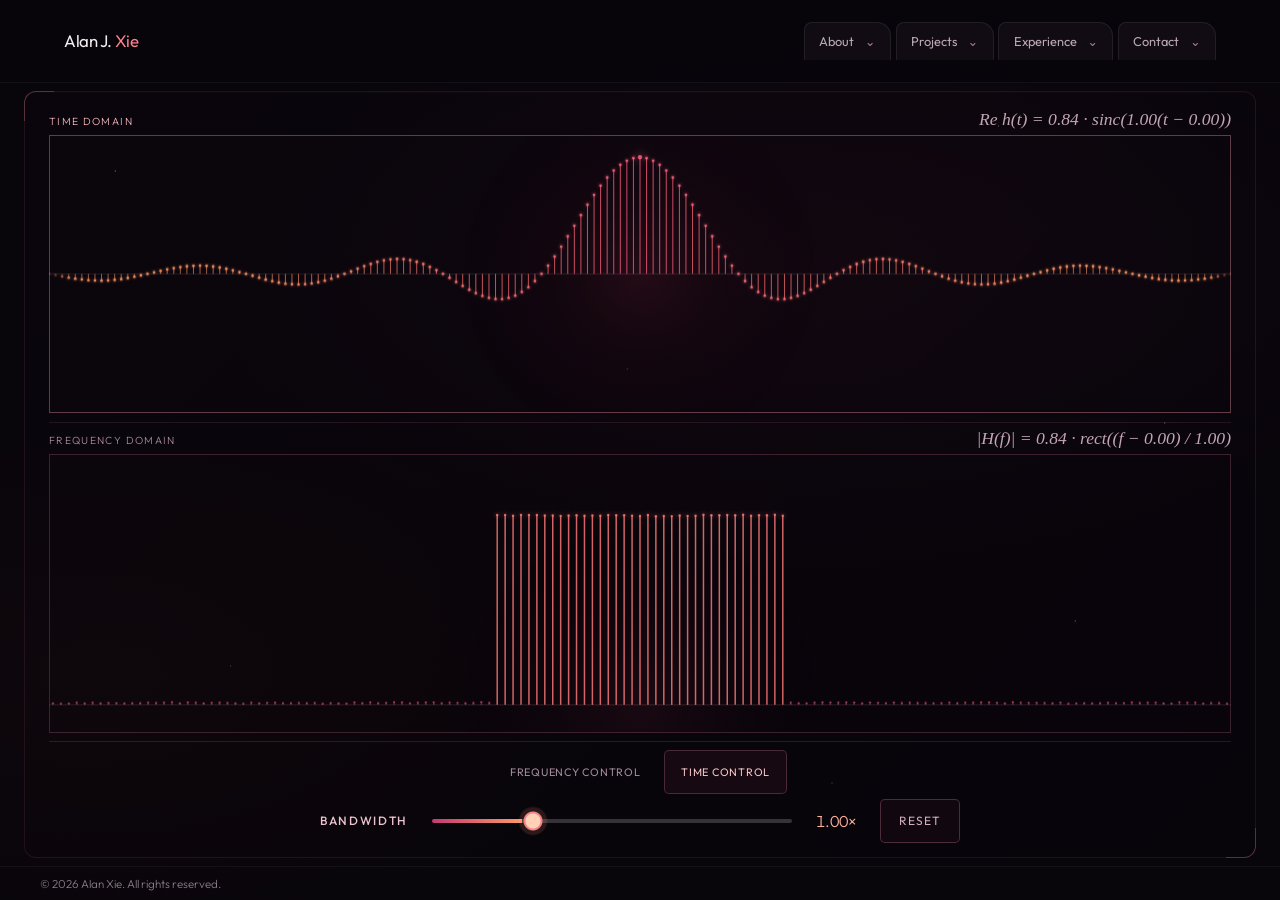
==== commit f88501a4: "updates to UI, added signal proc desc" ====
--- a/index.html
+++ b/index.html
@@ -3,7 +3,8 @@
   <head>
     <meta charset="UTF-8" />
     <meta name="viewport" content="width=device-width, initial-scale=1.0" />
-    <title>Alan Xie — Signal & Systems</title>
+    <title>Alan Xie</title>
+    <link rel="icon" href="favicon.svg" type="image/svg+xml" />
     <link rel="preconnect" href="https://fonts.googleapis.com" />
     <link rel="preconnect" href="https://fonts.gstatic.com" crossorigin />
     <link
@@ -37,9 +38,9 @@
             <div class="folder-panel" id="folder-projects" role="region" aria-labelledby="title-projects" inert>
               <div class="folder-heading"><h2 id="title-projects">Projects</h2><button type="button" class="folder-close" aria-label="Close Projects">×</button></div>
               <ul class="folder-projects">
-                <li><span class="portfolio-index">01 / Signal processing</span><h3>SDR Signal Analysis and Demodulation</h3></li>
-                <li><span class="portfolio-index">02 / Digital hardware</span><h3>DMA-to-FFT FPGA Spectrum Analyzer</h3></li>
-                <li><span class="portfolio-index">03 / RF Systems</span><h3>E2E RF Frontend System</h3></li>
+                <li data-project-detail="sdr"><span class="portfolio-index">01 / Signal processing</span><h3>SDR Signal Analysis and Demodulation</h3></li>
+                <li data-project-detail="fpga"><span class="portfolio-index">02 / Digital hardware</span><h3>DMA-to-FFT FPGA Spectrum Analyzer</h3></li>
+                <li data-project-detail="rf"><span class="portfolio-index">03 / RF Systems</span><h3>E2E RF Frontend System</h3></li>
               </ul>
             </div>
           </div>
@@ -97,7 +98,9 @@
     <script src="main.js"></script>
     <script src="spectrum-renderer.js"></script>
     <script src="sinc-wave.js"></script>
+    <script src="portfolio-data.js"></script>
     <script src="experience.js"></script>
     <script src="folder-nav.js"></script>
+    <script src="portfolio-details.js"></script>
   </body>
 </html>
--- a/styles.css
+++ b/styles.css
@@ -2528,3 +2528,124 @@
   align-items: baseline;
   column-gap: 1rem;
 }
+
+/* Only the selected plotting surface owns a direct-manipulation gesture. */
+.page-home sinc-wave { touch-action: auto; }
+.page-home sinc-wave canvas { touch-action: pan-y pinch-zoom; }
+.page-home sinc-wave[data-control-mode="time"] .time-canvas,
+.page-home sinc-wave[data-control-mode="frequency"] .frequency-canvas,
+.frequency-slider {
+  touch-action: none;
+  user-select: none;
+  -webkit-user-select: none;
+  -webkit-touch-callout: none;
+}
+
+@media (max-width: 700px) {
+  .page-home .hero-wave { padding: 0.75rem; }
+  .page-home .section-hero { padding-inline: 0.75rem; }
+  .domain-heading { gap: 0.4rem; }
+}
+
+/* Deeper portfolio files share a single layout inside their existing folders. */
+.detail-trigger { cursor: pointer; }
+.detail-trigger:focus-visible { outline: 1px solid #ff887c; outline-offset: 5px; }
+.folder-panel > [hidden] { display: none !important; }
+
+.portfolio-detail {
+  min-width: 0;
+  animation: detail-enter 200ms ease-out;
+}
+
+.detail-toolbar {
+  display: flex;
+  justify-content: space-between;
+  gap: 1rem;
+  margin-bottom: 1.5rem;
+}
+
+.detail-toolbar button {
+  min-height: 44px;
+  padding: 0.55rem 0.75rem;
+  border: 1px solid #b9718730;
+  border-radius: 5px;
+  background: #21101955;
+  color: #e6b8c3;
+  font: 400 0.8rem var(--font-body);
+  cursor: pointer;
+}
+
+.detail-toolbar button:hover { border-color: #ff887c70; }
+.detail-title { color: #ff887c; font-size: clamp(1.5rem, 3vw, 2.5rem); font-weight: 400; overflow-wrap: anywhere; }
+.detail-category { color: #b698a8; }
+.detail-content {
+  border-top: 1px solid #b9718728;
+  margin-top: 1.5rem;
+  padding-block: 1.5rem;
+  min-height: clamp(180px, 25dvh, 320px);
+  overflow-wrap: anywhere;
+}
+.detail-content img, .detail-content video { display: block; max-width: 100%; height: auto; margin-block: 1rem; }
+.detail-content pre { overflow-x: auto; padding: 1rem; background: #08050b; }
+.detail-links, .detail-attachments { margin-top: 1.5rem; }
+.detail-links h3, .detail-attachments h3 {
+  font: 400 0.7rem var(--font-body);
+  letter-spacing: 0.12em;
+  text-transform: uppercase;
+  color: #bb8c9f;
+}
+.detail-link-row { display: flex; flex-wrap: wrap; gap: 0.75rem; }
+.detail-placeholder, .folder-panel a.detail-link, a.detail-link {
+  padding: 0.5rem 1rem;
+  border: 1px solid #b9718724;
+  border-radius: 5px;
+  font-size: 0.8rem;
+}
+.detail-placeholder { color: #8d7786; border-style: dashed; }
+.detail-attachment-row { display: grid; grid-template-columns: repeat(3, minmax(0, 1fr)); gap: 1rem; }
+.detail-attachment, .folder-panel a.detail-attachment {
+  display: flex;
+  flex-direction: column;
+  gap: 0.45rem;
+  min-height: 100px;
+  padding: 1rem;
+  border: 1px solid #b9718738;
+  border-radius: 7px;
+  background: #08050b55;
+  text-decoration: none;
+  overflow-wrap: anywhere;
+}
+.detail-attachment.is-empty { border-style: dashed; color: #ad8d9d; }
+.detail-attachment small { color: #8e7787; }
+.standalone-detail {
+  width: 82vw;
+  max-width: 1300px;
+  max-height: 80dvh;
+  padding: clamp(1.5rem, 4vw, 4rem);
+  border: 1px solid #b9718740;
+  border-radius: 12px;
+  background: #0f0913f7;
+  color: var(--ink);
+}
+.standalone-detail::backdrop { background: #08050b80; }
+@keyframes detail-enter { from { opacity: 0; transform: translateY(5px); } to { opacity: 1; transform: translateY(0); } }
+@media (max-width: 700px) {
+  .detail-attachment-row { grid-template-columns: 1fr; }
+  .standalone-detail { width: 92vw; }
+}
+@media (prefers-reduced-motion: reduce) { .portfolio-detail { animation: none; } }
+
+
+/* The populated SDR repository action stays compact and touch-friendly. */
+.detail-sdr .detail-link-row > a.detail-link {
+  display: inline-flex;
+  align-items: center;
+  justify-content: center;
+  flex: 0 0 auto;
+  width: fit-content;
+  min-height: 44px;
+  padding: 0.55rem 1rem;
+}
+
+.detail-sdr .detail-link:hover { border-color: #ff887c70; }
+.detail-sdr .detail-link:focus-visible { outline: 1px solid #ff887c; outline-offset: 3px; }
